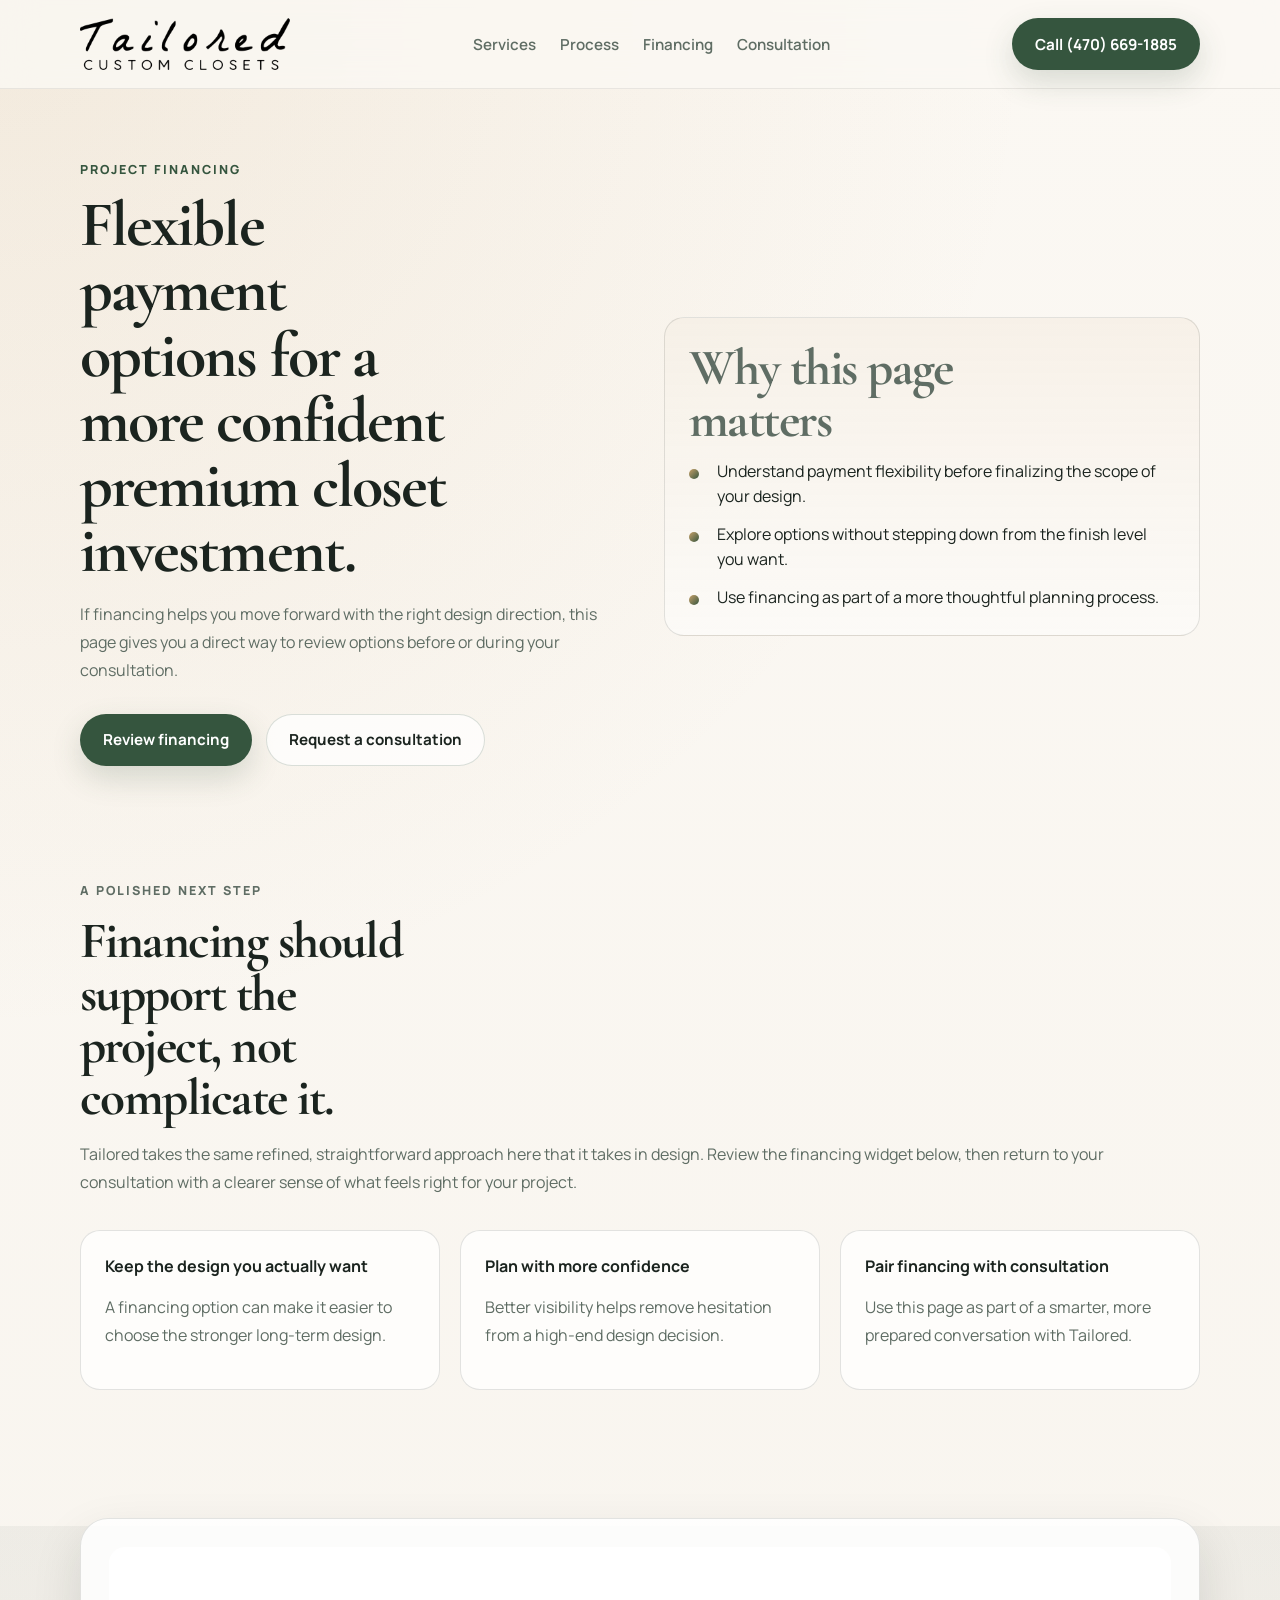
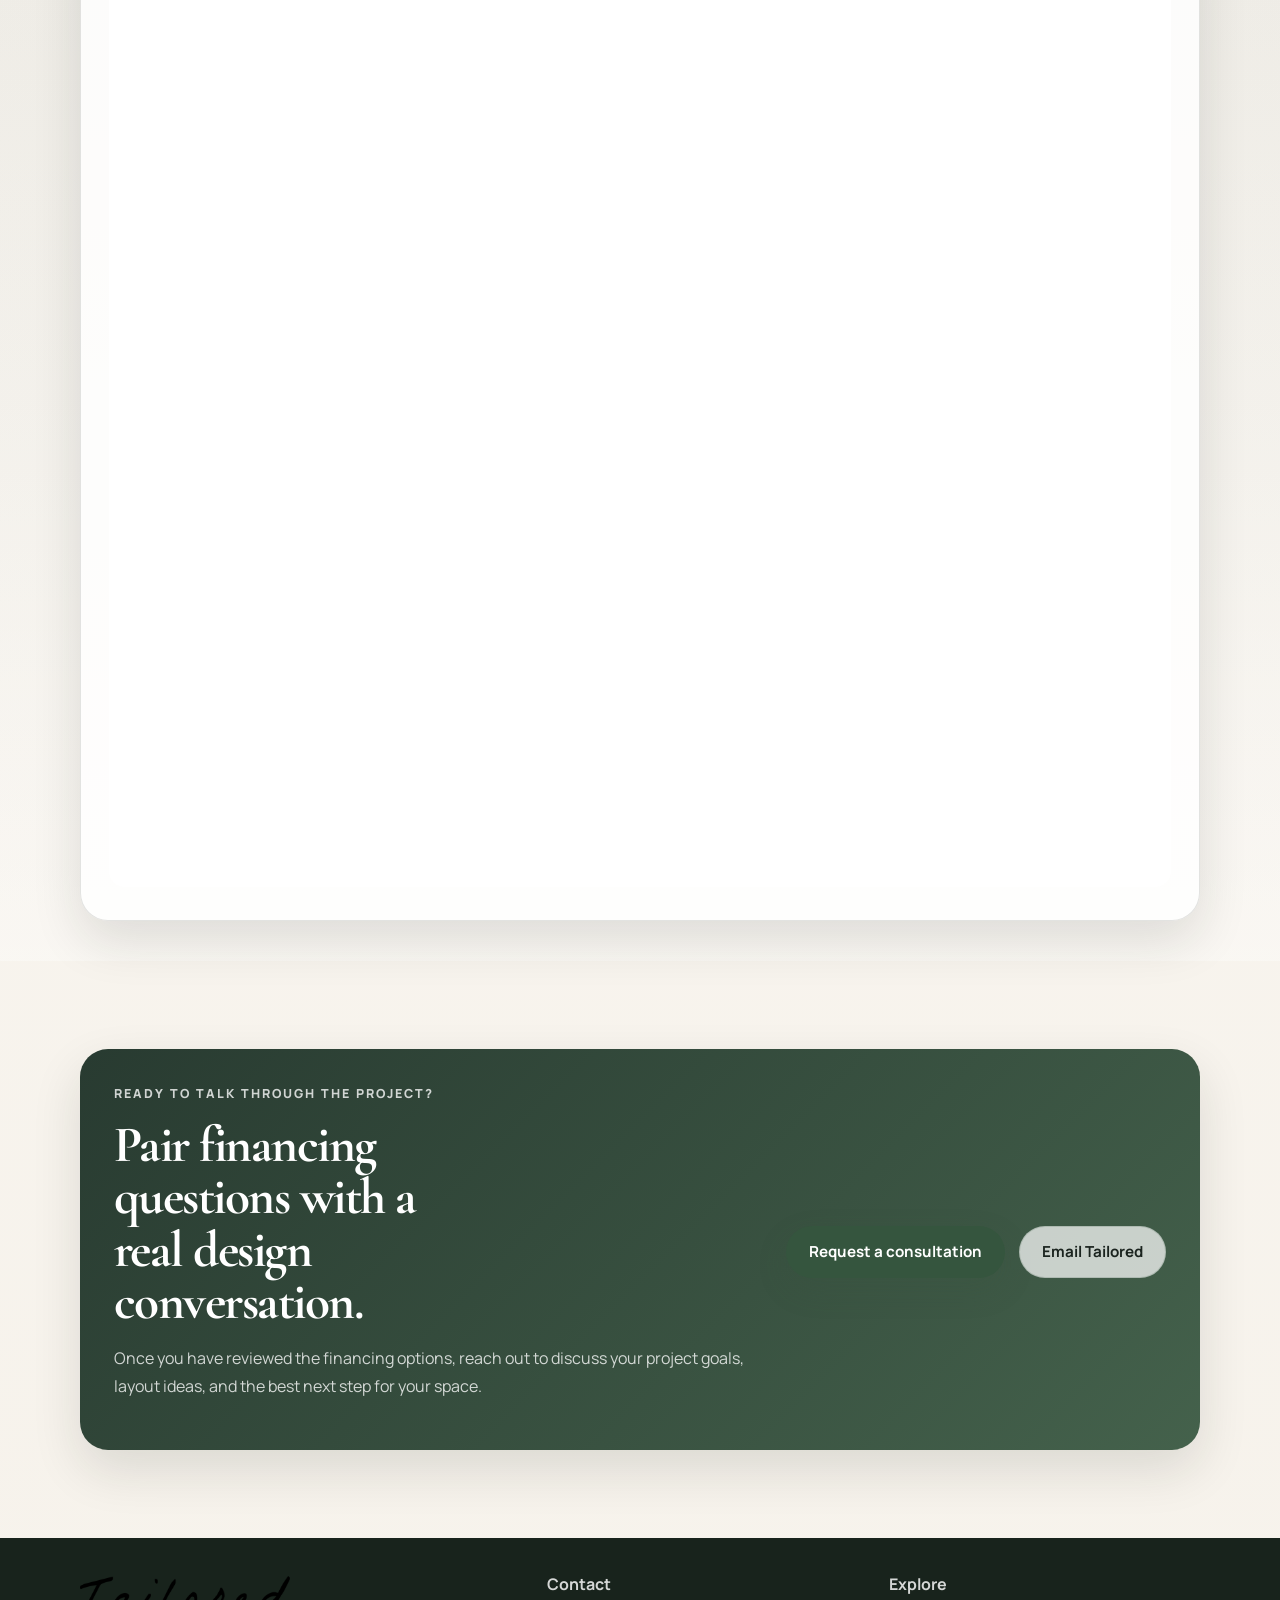
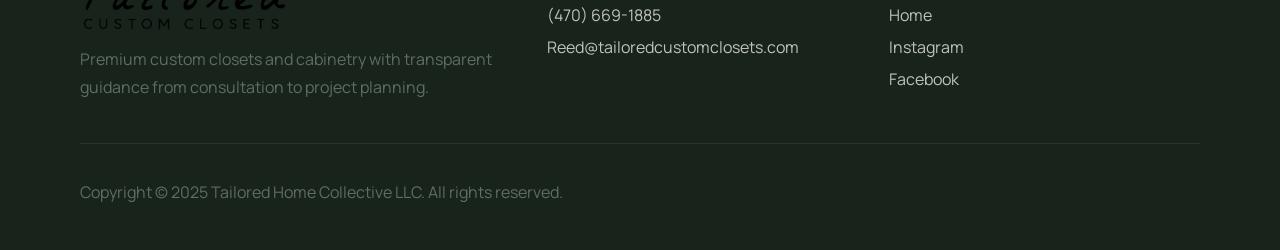
==== financing/index.html @ 157615e1 "Initial commit via Netlify" ====
<!DOCTYPE html>
<html lang="en">
  <head>
    <meta charset="UTF-8" />
    <meta name="viewport" content="width=device-width, initial-scale=1.0" />
    <title>Project Financing | Tailored Custom Closets</title>
    <meta
      name="description"
      content="Review financing options for premium custom closet design and cabinetry with Tailored Custom Closets."
    />
    <link rel="preconnect" href="https://fonts.googleapis.com" />
    <link rel="preconnect" href="https://fonts.gstatic.com" crossorigin />
    <link
      href="https://fonts.googleapis.com/css2?family=Manrope:wght@400;500;600;700;800&family=Cormorant+Garamond:wght@500;600;700&display=swap"
      rel="stylesheet"
    />
    <link rel="stylesheet" href="/styles.css" />
  </head>
  <body>
    <header class="site-header">
      <div class="container nav-shell">
        <a class="brand" href="/">
          <img src="/assets/logo.png" alt="Tailored Custom Closets" />
        </a>
        <button
          class="nav-toggle"
          type="button"
          aria-expanded="false"
          aria-controls="mobile-menu"
          aria-label="Open menu"
        >
          <span></span>
          <span></span>
        </button>
        <nav class="desktop-nav" aria-label="Primary">
          <a href="/#services">Services</a>
          <a href="/#process">Process</a>
          <a href="/financing/" aria-current="page">Financing</a>
          <a href="/#consultation">Consultation</a>
        </nav>
        <a class="button button-primary header-cta" href="tel:4706691885">Call (470) 669-1885</a>
      </div>
      <div class="mobile-menu" id="mobile-menu">
        <a href="/#services">Services</a>
        <a href="/#process">Process</a>
        <a href="/financing/">Financing</a>
        <a href="/#consultation">Consultation</a>
        <a class="button button-primary" href="tel:4706691885">Call Now</a>
      </div>
    </header>

    <main>
      <section class="subpage-hero">
        <div class="container subpage-grid">
          <div>
            <p class="eyebrow">Project financing</p>
            <h1>Flexible payment options for a more confident premium closet investment.</h1>
            <p class="hero-lead">
              If financing helps you move forward with the right design direction, this page gives
              you a direct way to review options before or during your consultation.
            </p>
            <div class="hero-actions">
              <a class="button button-primary" href="#finance-widget">Review financing</a>
              <a class="button button-secondary" href="/#consultation">Request a consultation</a>
            </div>
          </div>
          <aside class="info-panel">
            <h2>Why this page matters</h2>
            <ul class="stack-list">
              <li>Understand payment flexibility before finalizing the scope of your design.</li>
              <li>Explore options without stepping down from the finish level you want.</li>
              <li>Use financing as part of a more thoughtful planning process.</li>
            </ul>
          </aside>
        </div>
      </section>

      <section class="section">
        <div class="container">
          <div class="section-heading left-aligned">
            <p class="eyebrow">A polished next step</p>
            <h2>Financing should support the project, not complicate it.</h2>
            <p>
              Tailored takes the same refined, straightforward approach here that it takes in
              design. Review the financing widget below, then return to your consultation with a
              clearer sense of what feels right for your project.
            </p>
          </div>
          <div class="finance-benefits">
            <article>
              <strong>Keep the design you actually want</strong>
              <p>A financing option can make it easier to choose the stronger long-term design.</p>
            </article>
            <article>
              <strong>Plan with more confidence</strong>
              <p>Better visibility helps remove hesitation from a high-end design decision.</p>
            </article>
            <article>
              <strong>Pair financing with consultation</strong>
              <p>Use this page as part of a smarter, more prepared conversation with Tailored.</p>
            </article>
          </div>
        </div>
      </section>

      <section class="section section-contrast" id="finance-widget">
        <div class="container">
          <div class="widget-frame">
            <iframe
              title="Tailored project financing"
              srcdoc="<!doctype html><html><head><meta charset='utf-8'><meta name='viewport' content='width=device-width,initial-scale=1'><script>window.onmessage=function(event){event.source.postMessage({iframeId:event.data,scrollHeight:document.body.getBoundingClientRect().height||document.body.scrollHeight},event.origin);};</script></head><body style='margin:0'><script src='https://www.enhancify.com/fullpagewidget/'></script><div id='fullpagewidget' data-color1='#35553E' data-color2='#C7A16A' data-coBrandedColor='#FFFFFF' data-page='9930312' data-hideLink='0'></div></body></html>"
              loading="lazy"
            ></iframe>
          </div>
        </div>
      </section>

      <section class="section">
        <div class="container closing-panel">
          <div>
            <p class="eyebrow">Ready to talk through the project?</p>
            <h2>Pair financing questions with a real design conversation.</h2>
            <p>
              Once you have reviewed the financing options, reach out to discuss your project goals,
              layout ideas, and the best next step for your space.
            </p>
          </div>
          <div class="closing-actions">
            <a class="button button-primary" href="/#consultation">Request a consultation</a>
            <a class="button button-secondary" href="mailto:Reed@tailoredcustomclosets.com">
              Email Tailored
            </a>
          </div>
        </div>
      </section>
    </main>

    <footer class="site-footer">
      <div class="container footer-grid">
        <div>
          <img class="footer-logo" src="/assets/logo.png" alt="Tailored Custom Closets" />
          <p>
            Premium custom closets and cabinetry with transparent guidance from consultation to
            project planning.
          </p>
        </div>
        <div>
          <h3>Contact</h3>
          <a href="tel:4706691885">(470) 669-1885</a>
          <a href="mailto:Reed@tailoredcustomclosets.com">Reed@tailoredcustomclosets.com</a>
        </div>
        <div>
          <h3>Explore</h3>
          <a href="/">Home</a>
          <a href="https://www.instagram.com/tailoredcustomclosets" target="_blank" rel="noreferrer">
            Instagram
          </a>
          <a
            href="https://www.facebook.com/share/1NLTkR4vWD/?mibextid=wwXIfr"
            target="_blank"
            rel="noreferrer"
          >
            Facebook
          </a>
        </div>
      </div>
      <div class="container footer-bottom">
        <p>Copyright © 2025 Tailored Home Collective LLC. All rights reserved.</p>
      </div>
    </footer>

    <script src="/script.js"></script>
  </body>
</html>
---- styles.css ----
:root {
  --bg: #f6f2eb;
  --surface: #fffdf9;
  --surface-strong: #f1e8dc;
  --surface-contrast: #24372d;
  --text: #1b241f;
  --muted: #5f6d64;
  --line: rgba(27, 36, 31, 0.12);
  --primary: #35553e;
  --primary-hover: #284331;
  --accent: #c7a16a;
  --accent-soft: rgba(199, 161, 106, 0.14);
  --white: #ffffff;
  --shadow: 0 20px 50px rgba(24, 35, 28, 0.12);
  --radius-lg: 28px;
  --radius-md: 20px;
  --radius-sm: 14px;
  --container: min(1120px, calc(100vw - 40px));
}

* {
  box-sizing: border-box;
}

html {
  scroll-behavior: smooth;
}

body {
  margin: 0;
  font-family: "Manrope", sans-serif;
  background:
    radial-gradient(circle at top left, rgba(199, 161, 106, 0.16), transparent 28%),
    linear-gradient(180deg, #fbf8f3 0%, var(--bg) 100%);
  color: var(--text);
}

img {
  display: block;
  max-width: 100%;
}

a {
  color: inherit;
  text-decoration: none;
}

button,
input,
select,
textarea {
  font: inherit;
}

.container {
  width: var(--container);
  margin: 0 auto;
}

.site-header {
  position: sticky;
  top: 0;
  z-index: 30;
  backdrop-filter: blur(16px);
  background: rgba(251, 248, 243, 0.82);
  border-bottom: 1px solid rgba(27, 36, 31, 0.08);
}

.nav-shell {
  display: flex;
  align-items: center;
  justify-content: space-between;
  gap: 24px;
  min-height: 88px;
}

.brand img,
.footer-logo {
  width: 210px;
  height: auto;
}

.desktop-nav,
.mobile-menu {
  display: flex;
  align-items: center;
  gap: 24px;
}

.desktop-nav a,
.mobile-menu a {
  color: var(--muted);
  font-size: 0.95rem;
  font-weight: 600;
}

.desktop-nav a:hover,
.mobile-menu a:hover {
  color: var(--text);
}

.button {
  display: inline-flex;
  align-items: center;
  justify-content: center;
  min-height: 52px;
  padding: 0 22px;
  border-radius: 999px;
  border: 1px solid transparent;
  font-size: 0.95rem;
  font-weight: 700;
  transition:
    transform 180ms ease,
    background-color 180ms ease,
    border-color 180ms ease,
    color 180ms ease,
    box-shadow 180ms ease;
}

.button:hover {
  transform: translateY(-1px);
}

.button-primary {
  background: var(--primary);
  color: var(--white);
  box-shadow: 0 12px 30px rgba(53, 85, 62, 0.18);
}

.button-primary:hover {
  background: var(--primary-hover);
}

.button-secondary {
  background: rgba(255, 255, 255, 0.72);
  border-color: rgba(53, 85, 62, 0.18);
  color: var(--text);
}

.button-secondary:hover {
  border-color: rgba(53, 85, 62, 0.36);
  background: var(--white);
}

.nav-toggle {
  display: none;
  width: 52px;
  height: 52px;
  padding: 0;
  border: 1px solid var(--line);
  border-radius: 50%;
  background: var(--surface);
  cursor: pointer;
}

.nav-toggle span {
  display: block;
  width: 18px;
  height: 2px;
  margin: 4px auto;
  background: var(--text);
  border-radius: 99px;
}

.mobile-menu {
  display: none;
  flex-direction: column;
  align-items: stretch;
  gap: 16px;
  width: var(--container);
  margin: 0 auto;
  padding: 0 0 20px;
}

.mobile-menu.is-open {
  display: flex;
}

.hero,
.subpage-hero {
  padding: 72px 0 48px;
}

.hero-grid,
.subpage-grid,
.story-grid,
.consultation-grid {
  display: grid;
  grid-template-columns: repeat(2, minmax(0, 1fr));
  gap: 48px;
  align-items: center;
}

.eyebrow {
  margin: 0 0 14px;
  color: var(--primary);
  font-size: 0.78rem;
  font-weight: 800;
  letter-spacing: 0.16em;
  text-transform: uppercase;
}

h1,
h2,
h3 {
  margin: 0;
  line-height: 1.02;
  letter-spacing: -0.03em;
}

h1,
h2 {
  font-family: "Cormorant Garamond", serif;
}

h1 {
  font-size: clamp(3.2rem, 5vw, 5.4rem);
  max-width: 12ch;
}

h2 {
  font-size: clamp(2.4rem, 4vw, 4rem);
  max-width: 14ch;
}

h3 {
  font-size: 1.25rem;
}

.hero-lead,
.section-heading p,
.story-copy p,
.consultation-copy p,
.trust-grid p,
.service-card p,
.process-card p,
.financing-panel p,
.info-panel,
.finance-benefits p,
.closing-panel p,
.site-footer p {
  color: var(--muted);
  line-height: 1.75;
}

.hero-copy {
  padding-right: 12px;
}

.hero-actions,
.closing-actions {
  display: flex;
  flex-wrap: wrap;
  gap: 14px;
  margin: 30px 0 26px;
}

.hero-points,
.stack-list {
  display: grid;
  gap: 12px;
  margin: 0;
  padding: 0;
  list-style: none;
}

.hero-points li,
.stack-list li {
  position: relative;
  padding-left: 28px;
  color: var(--text);
  line-height: 1.6;
}

.hero-points li::before,
.stack-list li::before {
  content: "";
  position: absolute;
  left: 0;
  top: 10px;
  width: 10px;
  height: 10px;
  border-radius: 50%;
  background: linear-gradient(135deg, var(--accent), var(--primary));
}

.hero-visual {
  position: relative;
  min-height: 560px;
}

.hero-card {
  position: absolute;
  overflow: hidden;
  border-radius: var(--radius-lg);
  background: var(--surface);
  box-shadow: var(--shadow);
}

.hero-card img,
.story-image img {
  width: 100%;
  height: 100%;
  object-fit: cover;
}

.hero-card-main {
  inset: 0 80px 80px 0;
}

.hero-card-accent {
  right: 0;
  bottom: 0;
  width: 42%;
  height: 42%;
  border: 10px solid rgba(255, 255, 255, 0.85);
}

.hero-stat {
  position: absolute;
  left: 28px;
  bottom: 34px;
  padding: 18px 20px;
  border-radius: var(--radius-md);
  background: rgba(36, 55, 45, 0.88);
  color: var(--white);
  box-shadow: 0 16px 36px rgba(24, 35, 28, 0.22);
}

.hero-stat span {
  display: block;
  margin-bottom: 6px;
  font-size: 0.8rem;
  letter-spacing: 0.08em;
  text-transform: uppercase;
  opacity: 0.78;
}

.hero-stat strong {
  font-size: 1.15rem;
}

.trust-bar,
.section {
  padding: 40px 0 88px;
}

.trust-grid,
.financing-panel,
.closing-panel {
  display: grid;
  gap: 24px;
  align-items: center;
}

.trust-grid {
  grid-template-columns: 1.2fr 1.8fr;
  padding: 28px 32px;
  border: 1px solid var(--line);
  border-radius: var(--radius-lg);
  background: rgba(255, 255, 255, 0.7);
}

.trust-label {
  display: inline-block;
  margin-bottom: 8px;
  font-weight: 800;
}

.trust-items,
.services-grid,
.process-grid,
.finance-benefits {
  display: grid;
  gap: 20px;
}

.trust-items {
  grid-template-columns: repeat(3, minmax(0, 1fr));
}

.trust-items article,
.process-card,
.service-card,
.finance-benefits article,
.contact-card,
.info-panel {
  padding: 24px;
  border: 1px solid var(--line);
  border-radius: var(--radius-md);
  background: rgba(255, 255, 255, 0.74);
}

.section-heading {
  margin-bottom: 34px;
  text-align: center;
}

.section-heading.left-aligned {
  text-align: left;
}

.section-heading h2 {
  margin: 0 auto 14px;
}

.section-heading.left-aligned h2 {
  margin-left: 0;
}

.services-grid {
  grid-template-columns: repeat(3, minmax(0, 1fr));
}

.service-card {
  min-height: 240px;
  transition:
    transform 180ms ease,
    box-shadow 180ms ease,
    border-color 180ms ease;
}

.service-card:hover,
.process-card:hover,
.contact-card:hover,
.finance-benefits article:hover {
  transform: translateY(-4px);
  border-color: rgba(53, 85, 62, 0.22);
  box-shadow: 0 18px 34px rgba(24, 35, 28, 0.08);
}

.service-card h3,
.process-card h3,
.finance-benefits strong,
.info-panel h2,
.contact-card strong {
  margin-bottom: 12px;
}

.service-card-accent {
  background:
    linear-gradient(180deg, rgba(199, 161, 106, 0.16), rgba(199, 161, 106, 0.06)),
    var(--surface);
}

.service-card-accent a {
  color: var(--primary);
  font-weight: 800;
}

.section-contrast {
  position: relative;
}

.section-contrast::before {
  content: "";
  position: absolute;
  inset: 48px 0;
  background: linear-gradient(180deg, rgba(36, 55, 45, 0.05), rgba(255, 255, 255, 0.32));
  z-index: -1;
}

.story-image {
  height: 580px;
  border-radius: var(--radius-lg);
  overflow: hidden;
  box-shadow: var(--shadow);
}

.story-notes {
  display: flex;
  flex-wrap: wrap;
  gap: 12px;
  margin-top: 26px;
}

.story-notes span {
  padding: 10px 14px;
  border-radius: 999px;
  background: var(--accent-soft);
  color: var(--primary);
  font-size: 0.88rem;
  font-weight: 700;
}

.process-grid {
  grid-template-columns: repeat(4, minmax(0, 1fr));
}

.process-card span {
  display: inline-flex;
  align-items: center;
  justify-content: center;
  width: 42px;
  height: 42px;
  margin-bottom: 18px;
  border-radius: 50%;
  background: var(--accent-soft);
  color: var(--primary);
  font-weight: 800;
}

.financing-strip {
  padding-top: 0;
}

.financing-panel,
.closing-panel {
  grid-template-columns: 1.7fr auto;
  padding: 34px;
  border-radius: var(--radius-lg);
  background: linear-gradient(135deg, rgba(36, 55, 45, 0.98), rgba(53, 85, 62, 0.92));
  color: var(--white);
  box-shadow: var(--shadow);
}

.financing-panel p,
.closing-panel p {
  color: rgba(255, 255, 255, 0.78);
}

.financing-panel .eyebrow,
.closing-panel .eyebrow {
  color: rgba(255, 255, 255, 0.78);
}

.consultation-grid {
  align-items: start;
}

.contact-cards {
  display: grid;
  grid-template-columns: repeat(2, minmax(0, 1fr));
  gap: 16px;
  margin-top: 28px;
}

.contact-card span {
  display: block;
  color: var(--muted);
}

.consultation-form,
.widget-frame {
  padding: 28px;
  border: 1px solid var(--line);
  border-radius: var(--radius-lg);
  background: rgba(255, 255, 255, 0.82);
  box-shadow: var(--shadow);
}

.form-grid {
  display: grid;
  grid-template-columns: repeat(2, minmax(0, 1fr));
  gap: 18px;
}

.form-full {
  grid-column: 1 / -1;
}

label span {
  display: block;
  margin-bottom: 8px;
  font-size: 0.92rem;
  font-weight: 700;
}

input,
select,
textarea {
  width: 100%;
  border: 1px solid rgba(27, 36, 31, 0.14);
  border-radius: 14px;
  padding: 15px 16px;
  background: rgba(255, 255, 255, 0.92);
  color: var(--text);
  transition:
    border-color 160ms ease,
    box-shadow 160ms ease,
    background-color 160ms ease;
}

input:focus,
select:focus,
textarea:focus {
  outline: none;
  border-color: rgba(53, 85, 62, 0.42);
  box-shadow: 0 0 0 4px rgba(53, 85, 62, 0.08);
}

.consultation-form .button {
  margin-top: 20px;
}

.form-note {
  margin: 14px 0 0;
  color: var(--muted);
  font-size: 0.92rem;
}

.info-panel {
  background:
    linear-gradient(180deg, rgba(199, 161, 106, 0.14), rgba(199, 161, 106, 0.04)),
    rgba(255, 255, 255, 0.82);
}

.finance-benefits {
  grid-template-columns: repeat(3, minmax(0, 1fr));
}

.widget-frame iframe {
  width: 100%;
  min-height: 940px;
  border: 0;
  border-radius: 16px;
  background: var(--white);
}

.site-footer {
  padding: 38px 0 28px;
  background: #18231c;
  color: rgba(255, 255, 255, 0.82);
}

.footer-grid {
  display: grid;
  grid-template-columns: 1.4fr 1fr 1fr;
  gap: 32px;
}

.site-footer h3 {
  margin-bottom: 12px;
  font-size: 1rem;
  letter-spacing: 0;
}

.site-footer a {
  display: block;
  margin-bottom: 10px;
  color: rgba(255, 255, 255, 0.72);
}

.site-footer a:hover {
  color: var(--white);
}

.footer-bottom {
  margin-top: 26px;
  padding-top: 18px;
  border-top: 1px solid rgba(255, 255, 255, 0.08);
}

@media (max-width: 1040px) {
  .desktop-nav,
  .header-cta {
    display: none;
  }

  .nav-toggle {
    display: inline-block;
  }

  .hero-grid,
  .subpage-grid,
  .story-grid,
  .consultation-grid,
  .trust-grid,
  .financing-panel,
  .closing-panel,
  .footer-grid {
    grid-template-columns: 1fr;
  }

  .services-grid,
  .process-grid,
  .finance-benefits,
  .trust-items {
    grid-template-columns: repeat(2, minmax(0, 1fr));
  }

  .hero-copy {
    padding-right: 0;
  }
}

@media (max-width: 720px) {
  .hero,
  .subpage-hero {
    padding-top: 44px;
  }

  .hero-visual {
    min-height: 380px;
  }

  .hero-card-main {
    inset: 0 28px 68px 0;
  }

  .hero-card-accent {
    width: 46%;
    height: 34%;
  }

  .hero-stat {
    left: 14px;
    right: 14px;
    bottom: 12px;
  }

  .trust-bar,
  .section {
    padding: 30px 0 68px;
  }

  .services-grid,
  .process-grid,
  .finance-benefits,
  .trust-items,
  .contact-cards,
  .form-grid {
    grid-template-columns: 1fr;
  }

  h1 {
    font-size: clamp(2.6rem, 13vw, 4rem);
  }

  h2 {
    font-size: clamp(2.1rem, 10vw, 3rem);
  }

  .consultation-form,
  .widget-frame,
  .trust-grid,
  .financing-panel,
  .closing-panel {
    padding: 22px;
  }

  .brand img,
  .footer-logo {
    width: 180px;
  }
}
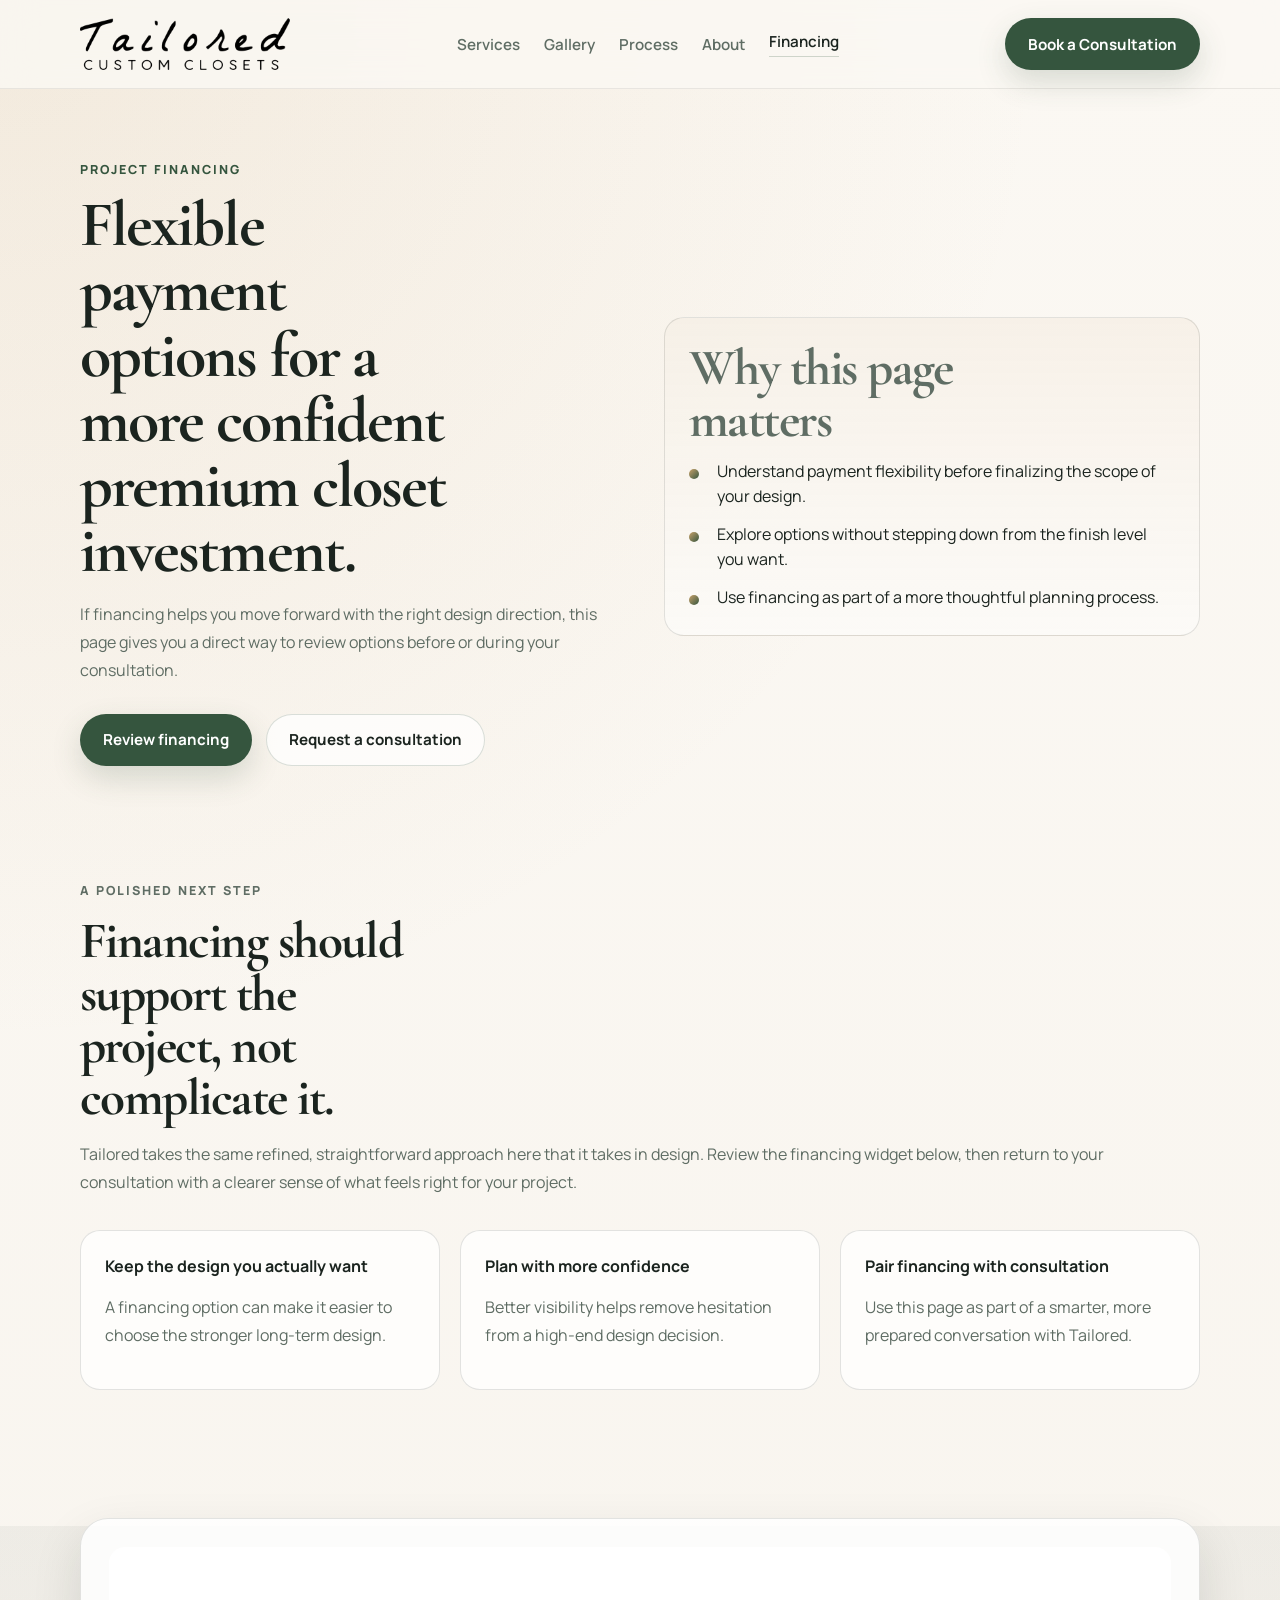
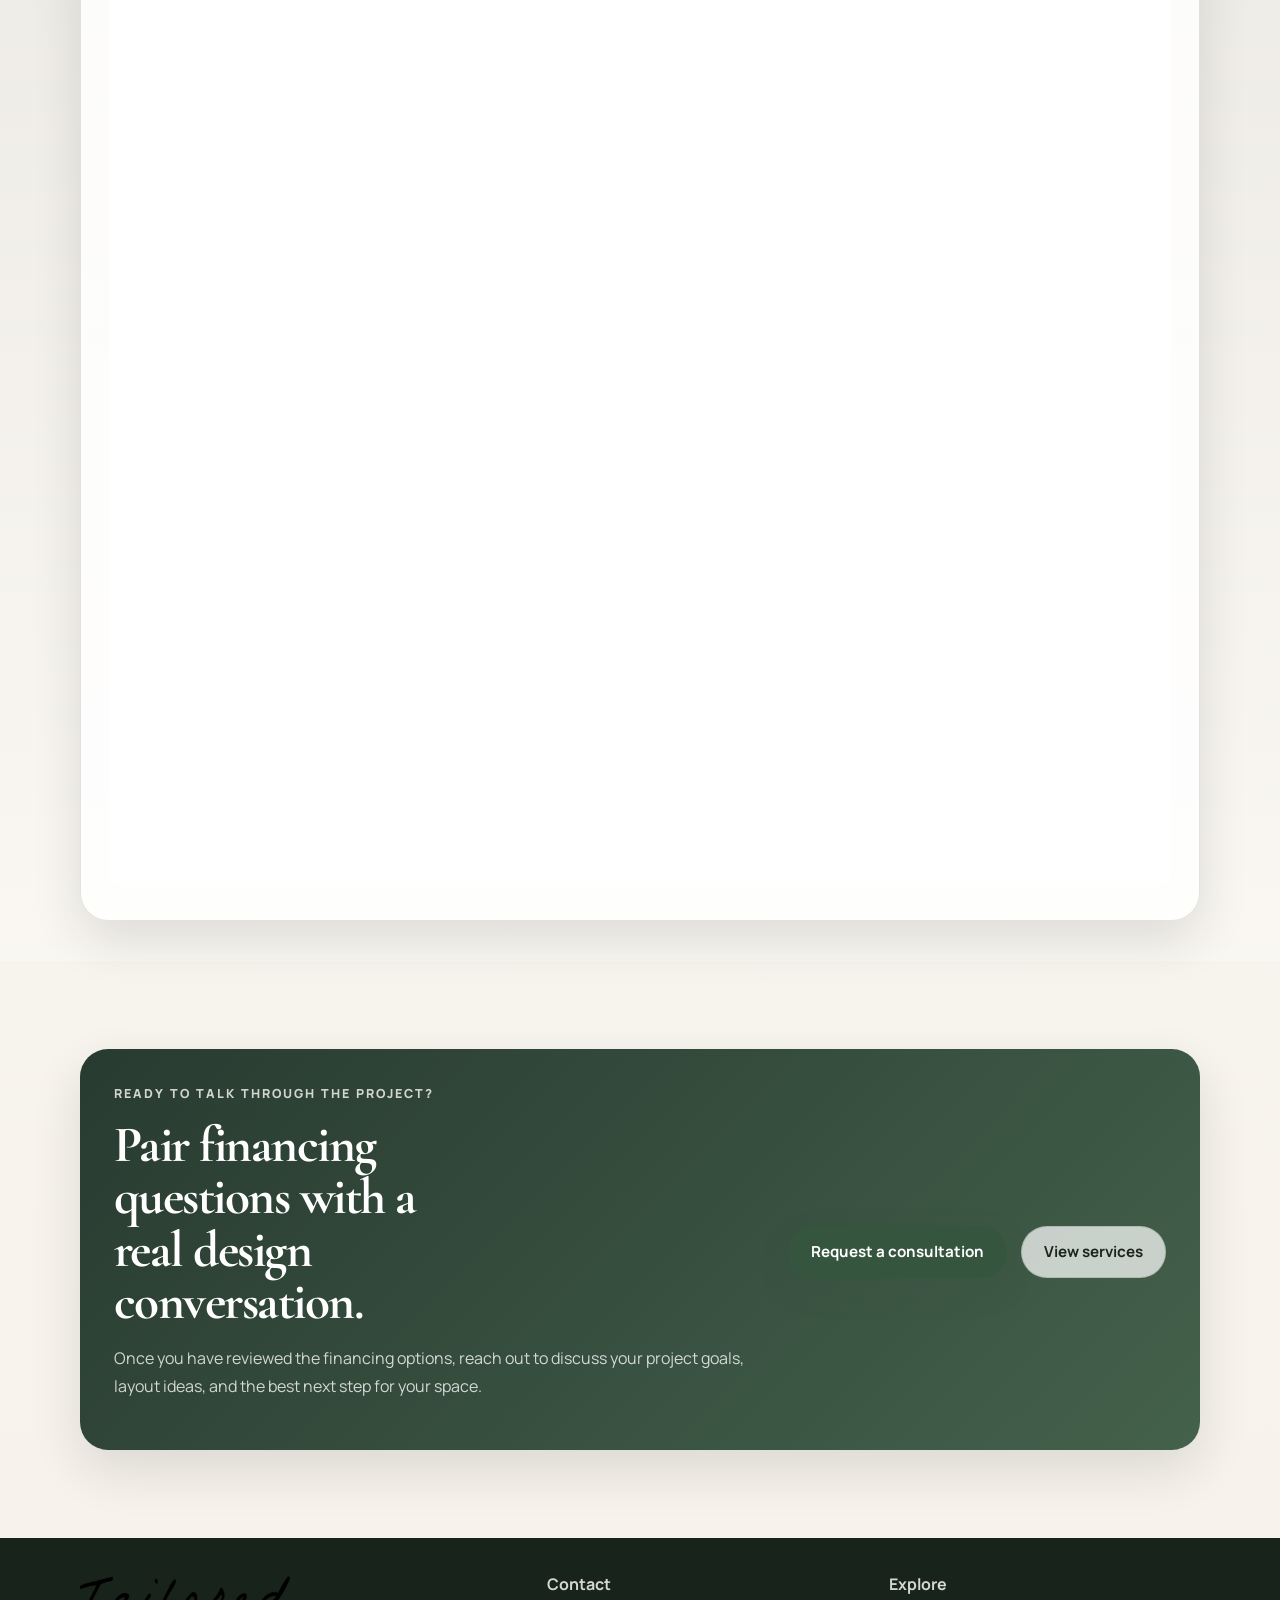
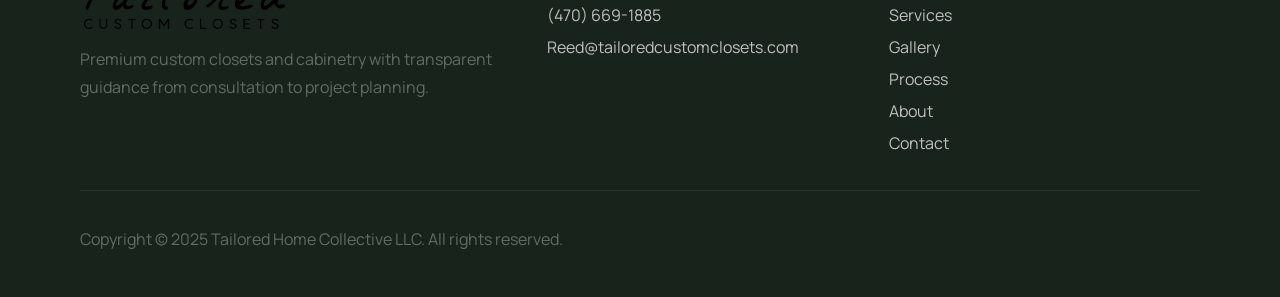
==== commit f7770b9a: "Expand site into a fuller multi-page experience" ====
--- a/financing/index.html
+++ b/financing/index.html
@@ -11,12 +11,12 @@
     <link rel="preconnect" href="https://fonts.googleapis.com" />
     <link rel="preconnect" href="https://fonts.gstatic.com" crossorigin />
     <link
-      href="https://fonts.googleapis.com/css2?family=Manrope:wght@400;500;600;700;800&family=Cormorant+Garamond:wght@500;600;700&display=swap"
+      href="https://fonts.googleapis.com/css2?family=Manrope:wght@400;500;600;700;800&amp;family=Cormorant+Garamond:wght@500;600;700&amp;display=swap"
       rel="stylesheet"
     />
     <link rel="stylesheet" href="/styles.css" />
   </head>
-  <body>
+  <body data-page="financing">
     <header class="site-header">
       <div class="container nav-shell">
         <a class="brand" href="/">
@@ -33,19 +33,22 @@
           <span></span>
         </button>
         <nav class="desktop-nav" aria-label="Primary">
-          <a href="/#services">Services</a>
-          <a href="/#process">Process</a>
+          <a href="/services.html">Services</a>
+          <a href="/gallery.html">Gallery</a>
+          <a href="/process.html">Process</a>
+          <a href="/about.html">About</a>
           <a href="/financing/" aria-current="page">Financing</a>
-          <a href="/#consultation">Consultation</a>
         </nav>
-        <a class="button button-primary header-cta" href="tel:4706691885">Call (470) 669-1885</a>
+        <a class="button button-primary header-cta" href="/contact.html">Book a Consultation</a>
       </div>
       <div class="mobile-menu" id="mobile-menu">
-        <a href="/#services">Services</a>
-        <a href="/#process">Process</a>
-        <a href="/financing/">Financing</a>
-        <a href="/#consultation">Consultation</a>
-        <a class="button button-primary" href="tel:4706691885">Call Now</a>
+        <a href="/services.html">Services</a>
+        <a href="/gallery.html">Gallery</a>
+        <a href="/process.html">Process</a>
+        <a href="/about.html">About</a>
+        <a href="/financing/" aria-current="page">Financing</a>
+        <a href="/contact.html">Contact</a>
+        <a class="button button-primary" href="/contact.html">Book Consultation</a>
       </div>
     </header>
 
@@ -61,7 +64,7 @@
             </p>
             <div class="hero-actions">
               <a class="button button-primary" href="#finance-widget">Review financing</a>
-              <a class="button button-secondary" href="/#consultation">Request a consultation</a>
+              <a class="button button-secondary" href="/contact.html">Request a consultation</a>
             </div>
           </div>
           <aside class="info-panel">
@@ -116,7 +119,7 @@
       </section>
 
       <section class="section">
-        <div class="container closing-panel">
+        <div class="container cta-banner">
           <div>
             <p class="eyebrow">Ready to talk through the project?</p>
             <h2>Pair financing questions with a real design conversation.</h2>
@@ -126,10 +129,8 @@
             </p>
           </div>
           <div class="closing-actions">
-            <a class="button button-primary" href="/#consultation">Request a consultation</a>
-            <a class="button button-secondary" href="mailto:Reed@tailoredcustomclosets.com">
-              Email Tailored
-            </a>
+            <a class="button button-primary" href="/contact.html">Request a consultation</a>
+            <a class="button button-secondary" href="/services.html">View services</a>
           </div>
         </div>
       </section>
@@ -151,17 +152,11 @@
         </div>
         <div>
           <h3>Explore</h3>
-          <a href="/">Home</a>
-          <a href="https://www.instagram.com/tailoredcustomclosets" target="_blank" rel="noreferrer">
-            Instagram
-          </a>
-          <a
-            href="https://www.facebook.com/share/1NLTkR4vWD/?mibextid=wwXIfr"
-            target="_blank"
-            rel="noreferrer"
-          >
-            Facebook
-          </a>
+          <a href="/services.html">Services</a>
+          <a href="/gallery.html">Gallery</a>
+          <a href="/process.html">Process</a>
+          <a href="/about.html">About</a>
+          <a href="/contact.html">Contact</a>
         </div>
       </div>
       <div class="container footer-bottom">
--- a/styles.css
+++ b/styles.css
@@ -94,6 +94,16 @@
   font-weight: 600;
 }
 
+.desktop-nav a[aria-current="page"],
+.mobile-menu a[aria-current="page"] {
+  color: var(--text);
+}
+
+.desktop-nav a[aria-current="page"] {
+  padding-bottom: 4px;
+  border-bottom: 1px solid rgba(53, 85, 62, 0.22);
+}
+
 .desktop-nav a:hover,
 .mobile-menu a:hover {
   color: var(--text);
@@ -413,6 +423,8 @@
 }
 
 .service-card {
+  display: flex;
+  flex-direction: column;
   min-height: 240px;
   transition:
     transform 180ms ease,
@@ -435,6 +447,24 @@
 .info-panel h2,
 .contact-card strong {
   margin-bottom: 12px;
+}
+
+.service-card p {
+  flex-grow: 1;
+}
+
+.service-card-link {
+  color: inherit;
+}
+
+.card-link {
+  display: inline-flex;
+  align-items: center;
+  gap: 8px;
+  margin-top: 20px;
+  color: var(--primary);
+  font-size: 0.92rem;
+  font-weight: 800;
 }
 
 .service-card-accent {
@@ -530,14 +560,44 @@
 
 .contact-cards {
   display: grid;
-  grid-template-columns: repeat(2, minmax(0, 1fr));
+  grid-template-columns: minmax(180px, 0.82fr) minmax(260px, 1.18fr);
   gap: 16px;
   margin-top: 28px;
+}
+
+.contact-card {
+  min-width: 0;
+  padding: 22px;
+  font-family: "Manrope", sans-serif;
+}
+
+.contact-card strong {
+  display: block;
+  margin-bottom: 6px;
+  font-size: 0.9rem;
+  font-weight: 800;
+  letter-spacing: 0.04em;
+  text-transform: uppercase;
 }
 
 .contact-card span {
   display: block;
   color: var(--muted);
+  font-size: clamp(0.96rem, 0.88rem + 0.18vw, 1.05rem);
+  font-weight: 500;
+  letter-spacing: -0.015em;
+  line-height: 1.35;
+}
+
+.contact-card-email {
+  padding-inline: 18px;
+}
+
+.contact-card-email span {
+  font-size: clamp(0.73rem, 0.69rem + 0.16vw, 0.82rem);
+  letter-spacing: -0.02em;
+  line-height: 1.2;
+  white-space: nowrap;
 }
 
 .consultation-form,
@@ -651,6 +711,112 @@
   border-top: 1px solid rgba(255, 255, 255, 0.08);
 }
 
+.section-actions {
+  display: flex;
+  justify-content: center;
+  margin-top: 28px;
+}
+
+.home-contact-cards {
+  margin-top: 18px;
+}
+
+.cta-banner {
+  display: grid;
+  grid-template-columns: 1.7fr auto;
+  gap: 24px;
+  align-items: center;
+  padding: 34px;
+  border-radius: var(--radius-lg);
+  background: linear-gradient(135deg, rgba(36, 55, 45, 0.98), rgba(53, 85, 62, 0.92));
+  color: var(--white);
+  box-shadow: var(--shadow);
+}
+
+.cta-banner .eyebrow {
+  color: rgba(255, 255, 255, 0.78);
+}
+
+.cta-banner p {
+  color: rgba(255, 255, 255, 0.78);
+  line-height: 1.75;
+}
+
+.detail-grid,
+.portfolio-grid {
+  display: grid;
+  gap: 20px;
+}
+
+.detail-grid {
+  grid-template-columns: repeat(2, minmax(0, 1fr));
+}
+
+.detail-card {
+  padding: 28px;
+  border: 1px solid var(--line);
+  border-radius: var(--radius-lg);
+  background: rgba(255, 255, 255, 0.78);
+  box-shadow: 0 16px 34px rgba(24, 35, 28, 0.06);
+}
+
+.detail-card h3 {
+  margin-bottom: 12px;
+  font-size: 1.45rem;
+}
+
+.detail-card p {
+  margin: 0;
+  color: var(--muted);
+  line-height: 1.75;
+}
+
+.detail-list {
+  margin: 18px 0 0;
+  padding-left: 18px;
+  color: var(--muted);
+  line-height: 1.75;
+}
+
+.detail-list li + li {
+  margin-top: 8px;
+}
+
+.portfolio-grid {
+  grid-template-columns: repeat(3, minmax(0, 1fr));
+}
+
+.portfolio-card {
+  overflow: hidden;
+  border: 1px solid var(--line);
+  border-radius: var(--radius-lg);
+  background: rgba(255, 255, 255, 0.78);
+  box-shadow: 0 18px 34px rgba(24, 35, 28, 0.08);
+}
+
+.portfolio-card img {
+  width: 100%;
+  height: 320px;
+  object-fit: cover;
+}
+
+.portfolio-card-body {
+  padding: 22px;
+}
+
+.portfolio-card-body .eyebrow {
+  margin-bottom: 10px;
+}
+
+.portfolio-card-body h3 {
+  font-size: 1.28rem;
+  line-height: 1.2;
+}
+
+.compact-services-grid {
+  margin-top: 24px;
+}
+
 @media (max-width: 1040px) {
   .desktop-nav,
   .header-cta {
@@ -668,6 +834,7 @@
   .trust-grid,
   .financing-panel,
   .closing-panel,
+  .cta-banner,
   .footer-grid {
     grid-template-columns: 1fr;
   }
@@ -675,8 +842,13 @@
   .services-grid,
   .process-grid,
   .finance-benefits,
-  .trust-items {
+  .trust-items,
+  .portfolio-grid {
     grid-template-columns: repeat(2, minmax(0, 1fr));
+  }
+
+  .detail-grid {
+    grid-template-columns: 1fr;
   }
 
   .hero-copy {
@@ -718,8 +890,10 @@
   .process-grid,
   .finance-benefits,
   .trust-items,
+  .portfolio-grid,
   .contact-cards,
-  .form-grid {
+  .form-grid,
+  .detail-grid {
     grid-template-columns: 1fr;
   }
 
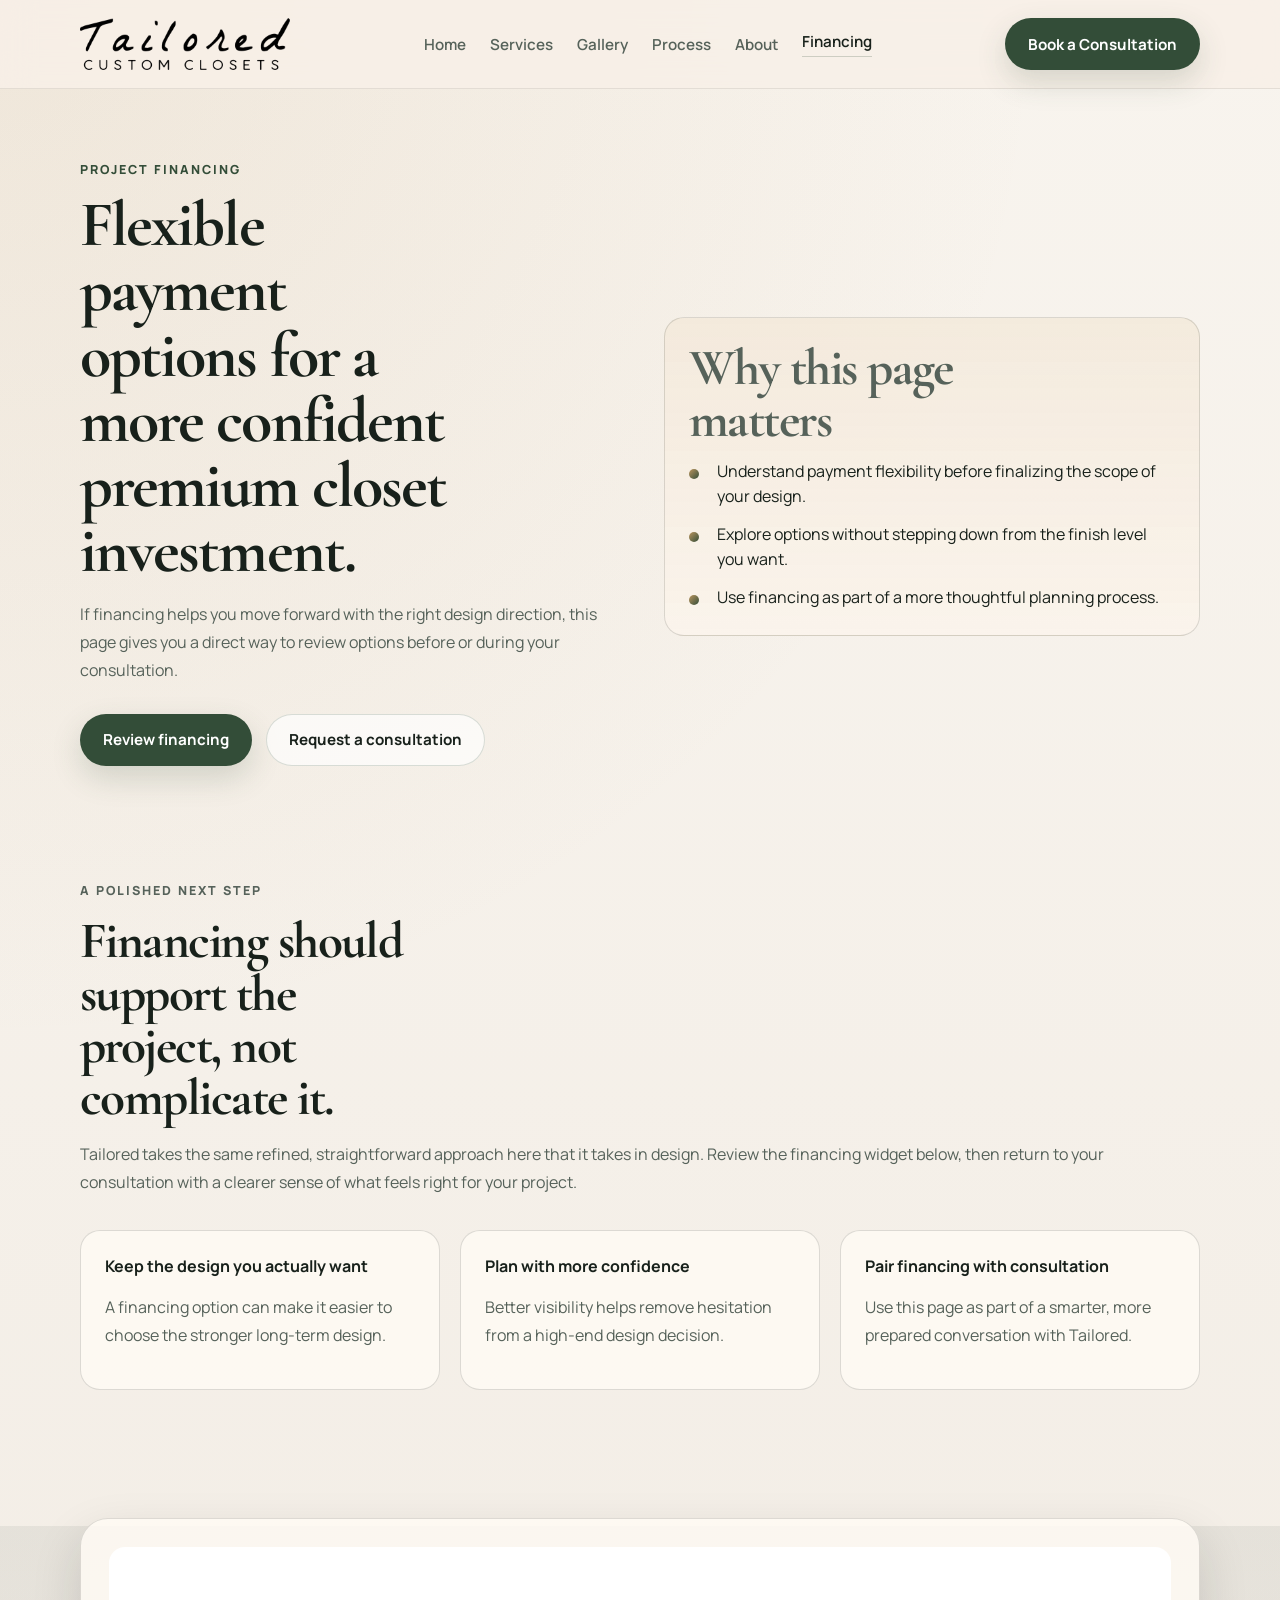
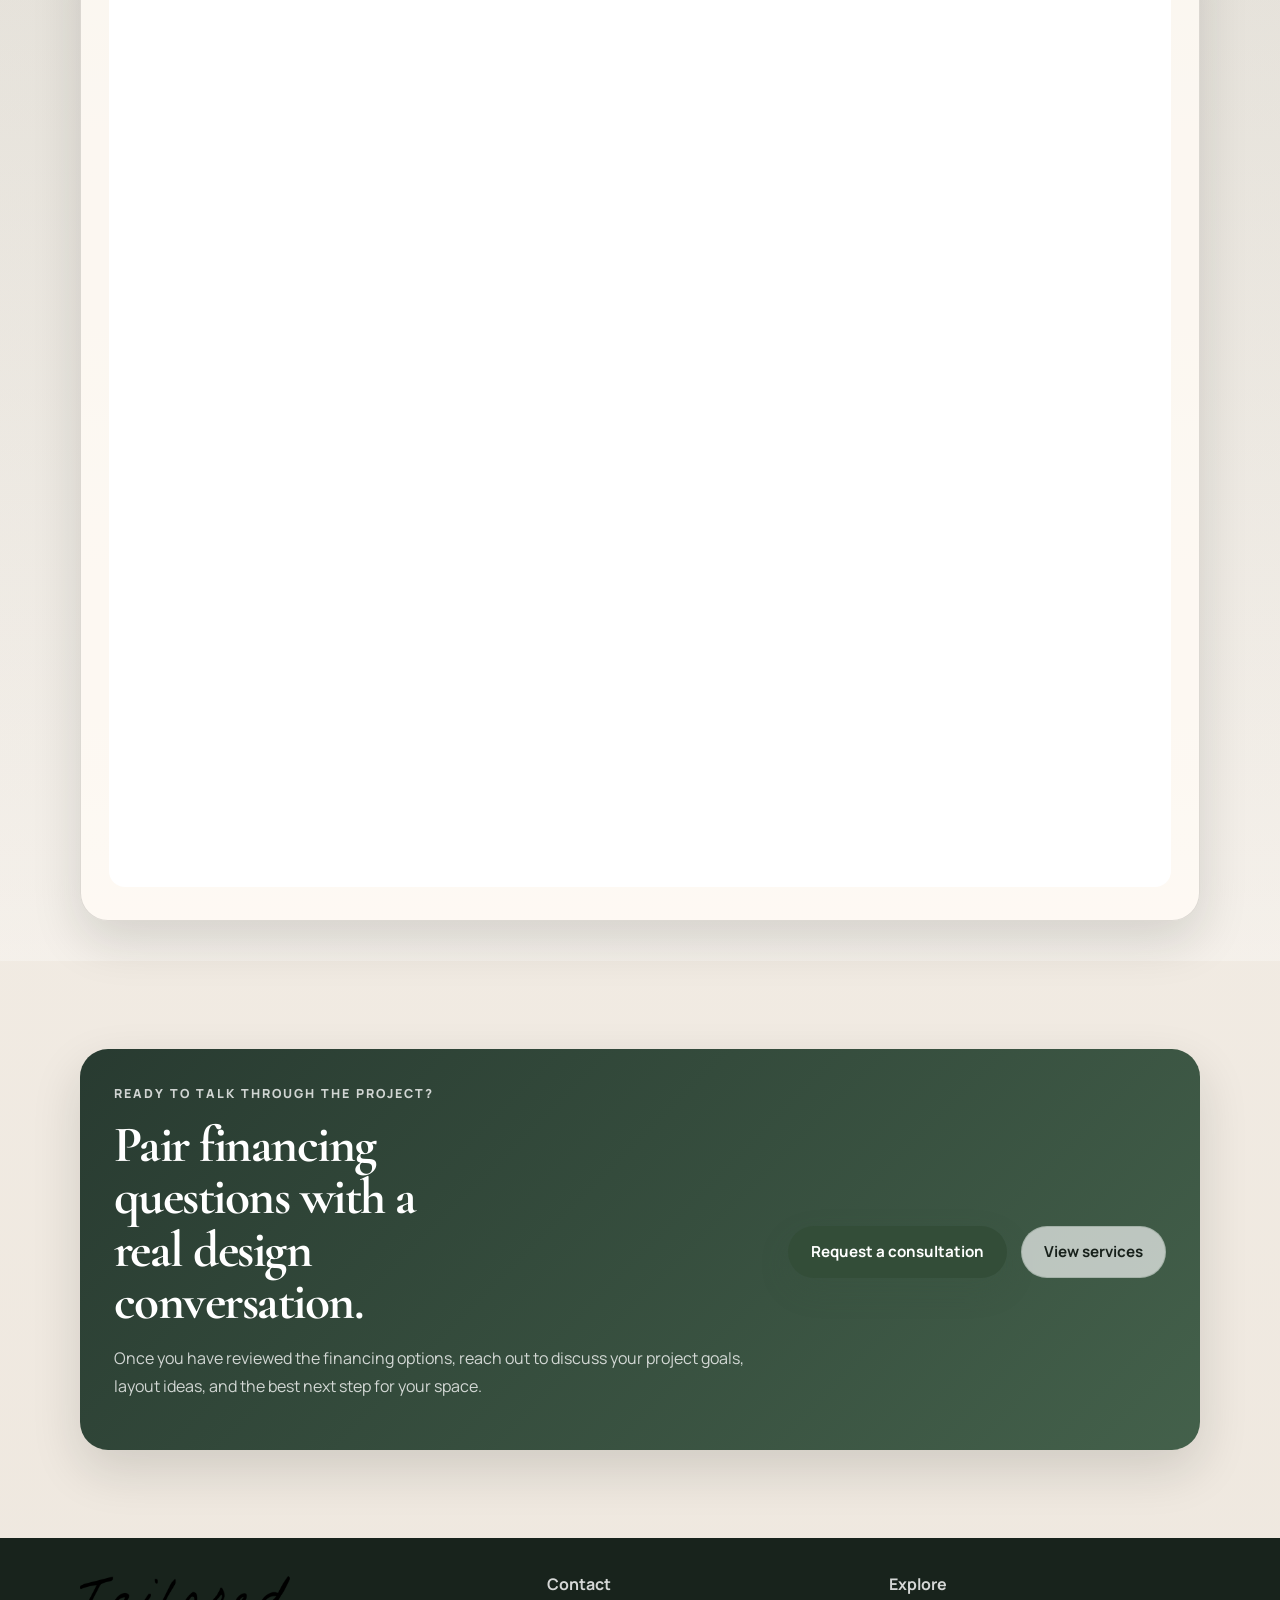
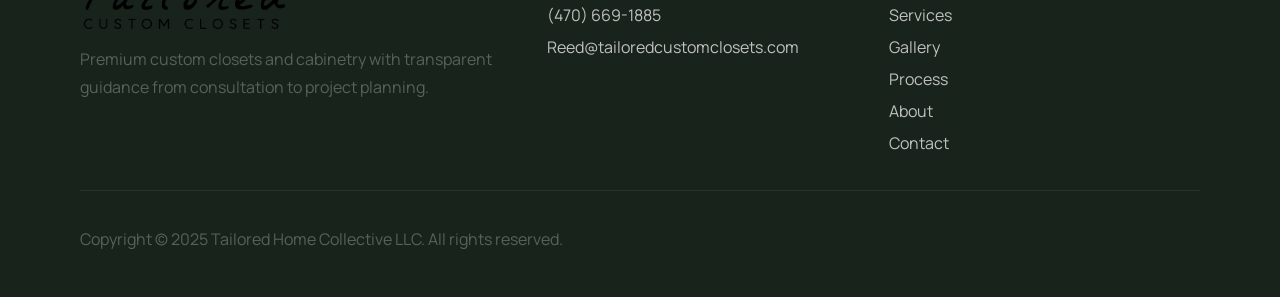
==== commit 6ec10fd2: "Add home nav item" ====
--- a/financing/index.html
+++ b/financing/index.html
@@ -33,6 +33,7 @@
           <span></span>
         </button>
         <nav class="desktop-nav" aria-label="Primary">
+          <a href="/">Home</a>
           <a href="/services.html">Services</a>
           <a href="/gallery.html">Gallery</a>
           <a href="/process.html">Process</a>
@@ -42,6 +43,7 @@
         <a class="button button-primary header-cta" href="/contact.html">Book a Consultation</a>
       </div>
       <div class="mobile-menu" id="mobile-menu">
+        <a href="/">Home</a>
         <a href="/services.html">Services</a>
         <a href="/gallery.html">Gallery</a>
         <a href="/process.html">Process</a>
--- a/styles.css
+++ b/styles.css
@@ -1,17 +1,17 @@
 :root {
-  --bg: #f6f2eb;
-  --surface: #fffdf9;
-  --surface-strong: #f1e8dc;
-  --surface-contrast: #24372d;
-  --text: #1b241f;
-  --muted: #5f6d64;
-  --line: rgba(27, 36, 31, 0.12);
-  --primary: #35553e;
-  --primary-hover: #284331;
-  --accent: #c7a16a;
-  --accent-soft: rgba(199, 161, 106, 0.14);
+  --bg: #eee7de;
+  --surface: #fdf8f1;
+  --surface-strong: #e7dccd;
+  --surface-contrast: #223329;
+  --text: #18211b;
+  --muted: #56625a;
+  --line: rgba(24, 33, 27, 0.14);
+  --primary: #334d38;
+  --primary-hover: #253b2c;
+  --accent: #ba955f;
+  --accent-soft: rgba(186, 149, 95, 0.15);
   --white: #ffffff;
-  --shadow: 0 20px 50px rgba(24, 35, 28, 0.12);
+  --shadow: 0 20px 50px rgba(20, 31, 24, 0.14);
   --radius-lg: 28px;
   --radius-md: 20px;
   --radius-sm: 14px;
@@ -30,8 +30,8 @@
   margin: 0;
   font-family: "Manrope", sans-serif;
   background:
-    radial-gradient(circle at top left, rgba(199, 161, 106, 0.16), transparent 28%),
-    linear-gradient(180deg, #fbf8f3 0%, var(--bg) 100%);
+    radial-gradient(circle at top left, rgba(186, 149, 95, 0.14), transparent 28%),
+    linear-gradient(180deg, #f8f4ee 0%, var(--bg) 100%);
   color: var(--text);
 }
 
@@ -62,8 +62,8 @@
   top: 0;
   z-index: 30;
   backdrop-filter: blur(16px);
-  background: rgba(251, 248, 243, 0.82);
-  border-bottom: 1px solid rgba(27, 36, 31, 0.08);
+  background: rgba(247, 240, 231, 0.88);
+  border-bottom: 1px solid rgba(24, 33, 27, 0.09);
 }
 
 .nav-shell {
@@ -142,7 +142,7 @@
 }
 
 .button-secondary {
-  background: rgba(255, 255, 255, 0.72);
+  background: rgba(255, 255, 255, 0.66);
   border-color: rgba(53, 85, 62, 0.18);
   color: var(--text);
 }
@@ -323,7 +323,7 @@
   bottom: 0;
   width: 42%;
   height: 42%;
-  border: 10px solid rgba(255, 255, 255, 0.85);
+  border: 10px solid rgba(247, 240, 231, 0.88);
 }
 
 .hero-stat {
@@ -368,7 +368,7 @@
   padding: 28px 32px;
   border: 1px solid var(--line);
   border-radius: var(--radius-lg);
-  background: rgba(255, 255, 255, 0.7);
+  background: rgba(255, 251, 245, 0.76);
 }
 
 .trust-label {
@@ -398,7 +398,7 @@
   padding: 24px;
   border: 1px solid var(--line);
   border-radius: var(--radius-md);
-  background: rgba(255, 255, 255, 0.74);
+  background: rgba(255, 251, 245, 0.78);
 }
 
 .section-heading {
@@ -416,6 +416,32 @@
 
 .section-heading.left-aligned h2 {
   margin-left: 0;
+}
+
+.services-section-heading {
+  margin-bottom: 30px;
+}
+
+.services-section-title {
+  margin: 0;
+  max-width: clamp(13ch, 58vw, 40ch);
+  text-wrap: balance;
+}
+
+.gallery-section-heading {
+  margin-bottom: 16px;
+}
+
+.gallery-section-title {
+  margin: 0;
+  max-width: none;
+  color: var(--primary);
+  font-family: "Manrope", sans-serif;
+  font-size: clamp(0.98rem, 1.55vw, 1.15rem);
+  font-weight: 800;
+  letter-spacing: 0.18em;
+  line-height: 1.2;
+  text-transform: uppercase;
 }
 
 .services-grid {
@@ -469,7 +495,7 @@
 
 .service-card-accent {
   background:
-    linear-gradient(180deg, rgba(199, 161, 106, 0.16), rgba(199, 161, 106, 0.06)),
+    linear-gradient(180deg, rgba(186, 149, 95, 0.18), rgba(186, 149, 95, 0.07)),
     var(--surface);
 }
 
@@ -486,7 +512,7 @@
   content: "";
   position: absolute;
   inset: 48px 0;
-  background: linear-gradient(180deg, rgba(36, 55, 45, 0.05), rgba(255, 255, 255, 0.32));
+  background: linear-gradient(180deg, rgba(36, 55, 45, 0.07), rgba(255, 255, 255, 0.28));
   z-index: -1;
 }
 
@@ -605,7 +631,7 @@
   padding: 28px;
   border: 1px solid var(--line);
   border-radius: var(--radius-lg);
-  background: rgba(255, 255, 255, 0.82);
+  background: rgba(255, 251, 245, 0.84);
   box-shadow: var(--shadow);
 }
 
@@ -630,10 +656,10 @@
 select,
 textarea {
   width: 100%;
-  border: 1px solid rgba(27, 36, 31, 0.14);
+  border: 1px solid rgba(24, 33, 27, 0.15);
   border-radius: 14px;
   padding: 15px 16px;
-  background: rgba(255, 255, 255, 0.92);
+  background: rgba(255, 252, 247, 0.92);
   color: var(--text);
   transition:
     border-color 160ms ease,
@@ -661,8 +687,8 @@
 
 .info-panel {
   background:
-    linear-gradient(180deg, rgba(199, 161, 106, 0.14), rgba(199, 161, 106, 0.04)),
-    rgba(255, 255, 255, 0.82);
+    linear-gradient(180deg, rgba(186, 149, 95, 0.15), rgba(186, 149, 95, 0.05)),
+    rgba(255, 251, 245, 0.84);
 }
 
 .finance-benefits {
@@ -756,7 +782,7 @@
   padding: 28px;
   border: 1px solid var(--line);
   border-radius: var(--radius-lg);
-  background: rgba(255, 255, 255, 0.78);
+  background: rgba(255, 251, 245, 0.8);
   box-shadow: 0 16px 34px rgba(24, 35, 28, 0.06);
 }
 
@@ -790,7 +816,7 @@
   overflow: hidden;
   border: 1px solid var(--line);
   border-radius: var(--radius-lg);
-  background: rgba(255, 255, 255, 0.78);
+  background: rgba(255, 251, 245, 0.8);
   box-shadow: 0 18px 34px rgba(24, 35, 28, 0.08);
 }
 
@@ -813,8 +839,117 @@
   line-height: 1.2;
 }
 
+.category-grid,
+.completed-work-grid {
+  display: grid;
+  gap: 24px;
+}
+
+.category-grid {
+  grid-template-columns: repeat(2, minmax(0, 1fr));
+}
+
+.category-card {
+  display: grid;
+  grid-template-columns: minmax(0, 0.95fr) minmax(0, 1.05fr);
+  overflow: hidden;
+  border: 1px solid var(--line);
+  border-radius: var(--radius-lg);
+  background: rgba(255, 251, 245, 0.82);
+  box-shadow: 0 18px 34px rgba(24, 35, 28, 0.08);
+  color: inherit;
+  transition:
+    transform 180ms ease,
+    box-shadow 180ms ease,
+    border-color 180ms ease;
+}
+
+.category-card:hover,
+.gallery-shot:hover {
+  transform: translateY(-4px);
+  border-color: rgba(53, 85, 62, 0.22);
+  box-shadow: 0 22px 40px rgba(24, 35, 28, 0.12);
+}
+
+.category-card-media img {
+  width: 100%;
+  height: 100%;
+  min-height: 280px;
+  object-fit: cover;
+}
+
+.category-card-body {
+  display: flex;
+  flex-direction: column;
+  padding: 28px;
+}
+
+.category-card-body h3 {
+  margin-bottom: 12px;
+  font-size: 1.7rem;
+}
+
+.category-card-body p:not(.eyebrow) {
+  margin: 0;
+  color: var(--muted);
+  line-height: 1.75;
+}
+
+.completed-work-grid {
+  grid-template-columns: repeat(2, minmax(0, 1fr));
+}
+
+.completed-work-grid-dense {
+  grid-template-columns: repeat(3, minmax(0, 1fr));
+}
+
+.gallery-shot {
+  overflow: hidden;
+  margin: 0;
+  border: 1px solid var(--line);
+  border-radius: var(--radius-lg);
+  background: rgba(255, 251, 245, 0.82);
+  box-shadow: 0 18px 34px rgba(24, 35, 28, 0.08);
+  transition:
+    transform 180ms ease,
+    box-shadow 180ms ease,
+    border-color 180ms ease;
+}
+
+.gallery-shot-large {
+  grid-column: span 2;
+}
+
+.completed-work-grid-dense .gallery-shot-large {
+  grid-column: span 3;
+}
+
+.gallery-shot img {
+  width: 100%;
+  height: 320px;
+  object-fit: cover;
+}
+
+.gallery-shot-large img {
+  height: 460px;
+}
+
+.gallery-shot figcaption {
+  padding: 18px 20px 20px;
+  color: var(--muted);
+  line-height: 1.6;
+}
+
 .compact-services-grid {
   margin-top: 24px;
+}
+
+body[data-page="gallery"] .section {
+  padding: 24px 0 52px;
+}
+
+body[data-page="gallery"] #gallery-categories.section {
+  padding-top: 18px;
 }
 
 @media (max-width: 1040px) {
@@ -843,8 +978,14 @@
   .process-grid,
   .finance-benefits,
   .trust-items,
-  .portfolio-grid {
+  .portfolio-grid,
+  .category-grid,
+  .completed-work-grid-dense {
     grid-template-columns: repeat(2, minmax(0, 1fr));
+  }
+
+  .completed-work-grid-dense .gallery-shot-large {
+    grid-column: span 2;
   }
 
   .detail-grid {
@@ -891,10 +1032,25 @@
   .finance-benefits,
   .trust-items,
   .portfolio-grid,
+  .category-grid,
   .contact-cards,
   .form-grid,
-  .detail-grid {
+  .detail-grid,
+  .completed-work-grid {
     grid-template-columns: 1fr;
+  }
+
+  .category-card {
+    grid-template-columns: 1fr;
+  }
+
+  .completed-work-grid-dense .gallery-shot-large,
+  .gallery-shot-large {
+    grid-column: span 1;
+  }
+
+  .gallery-shot-large img {
+    height: 320px;
   }
 
   h1 {
